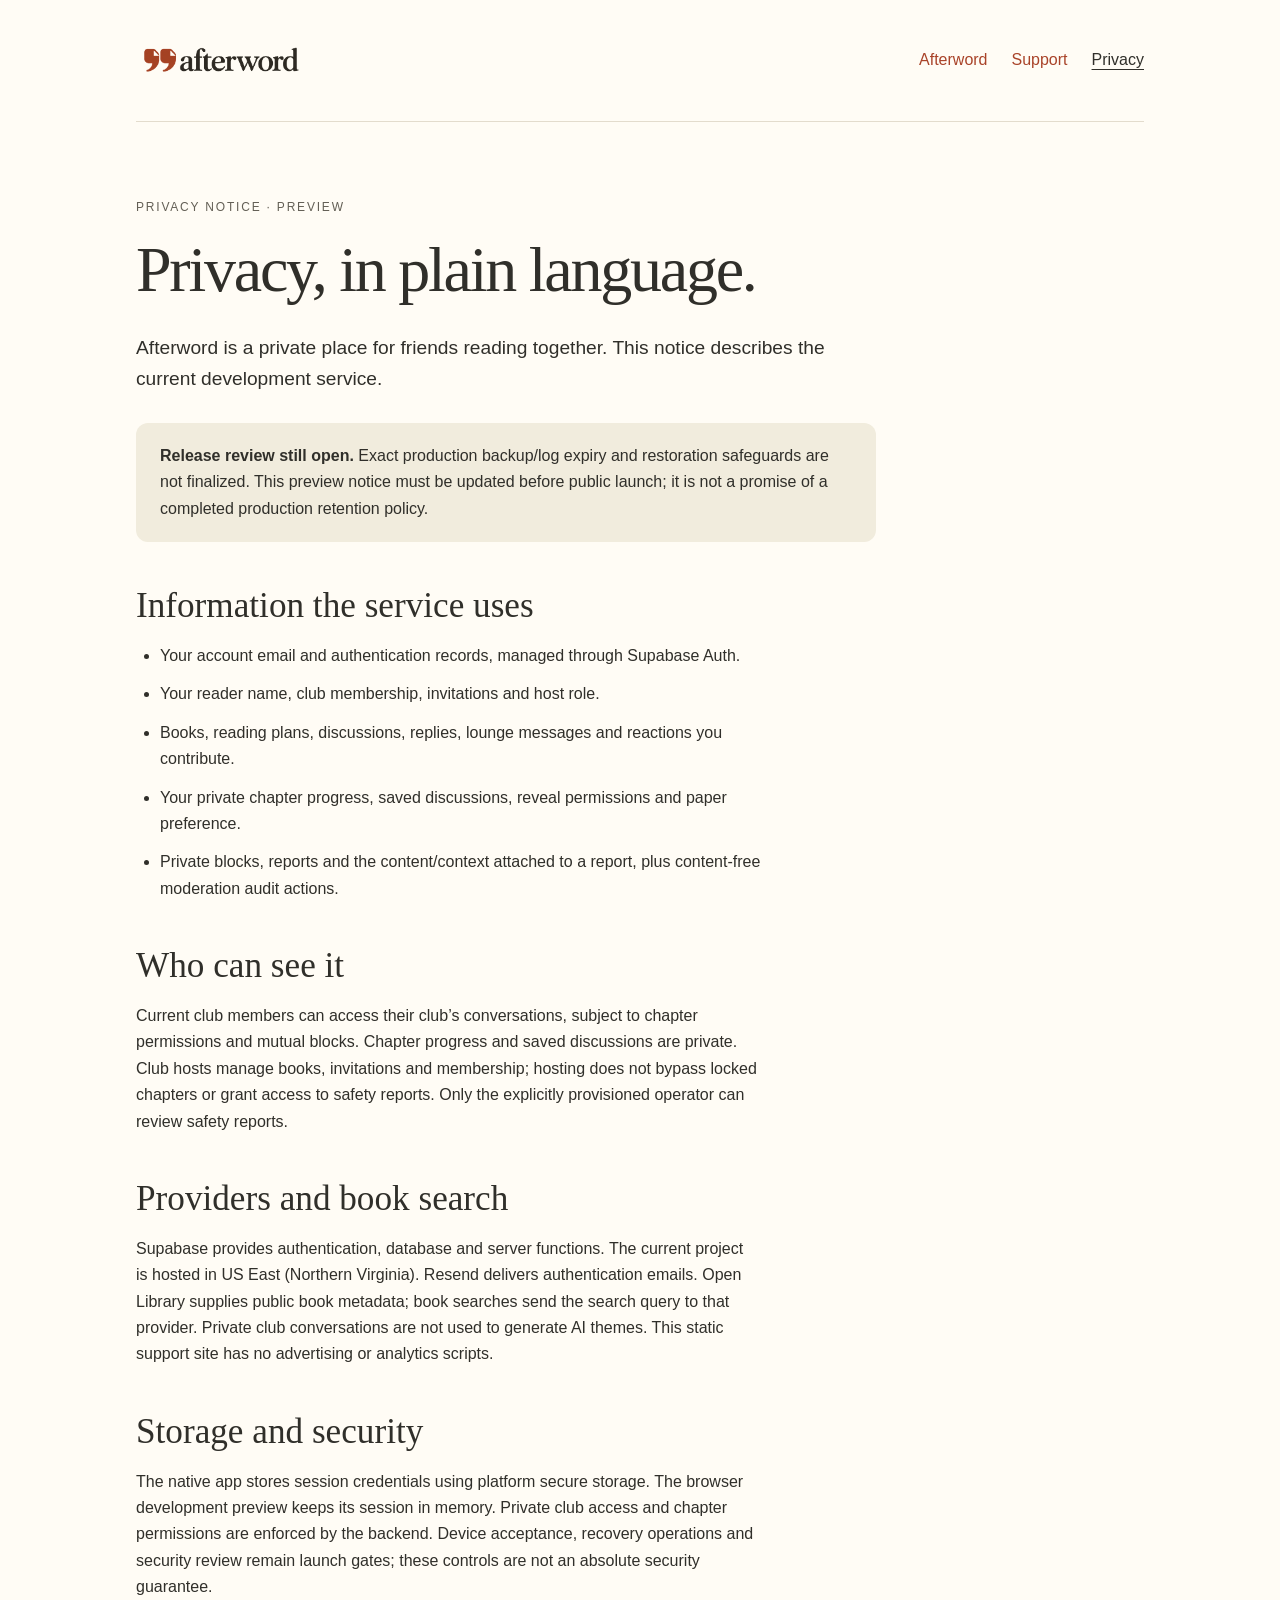
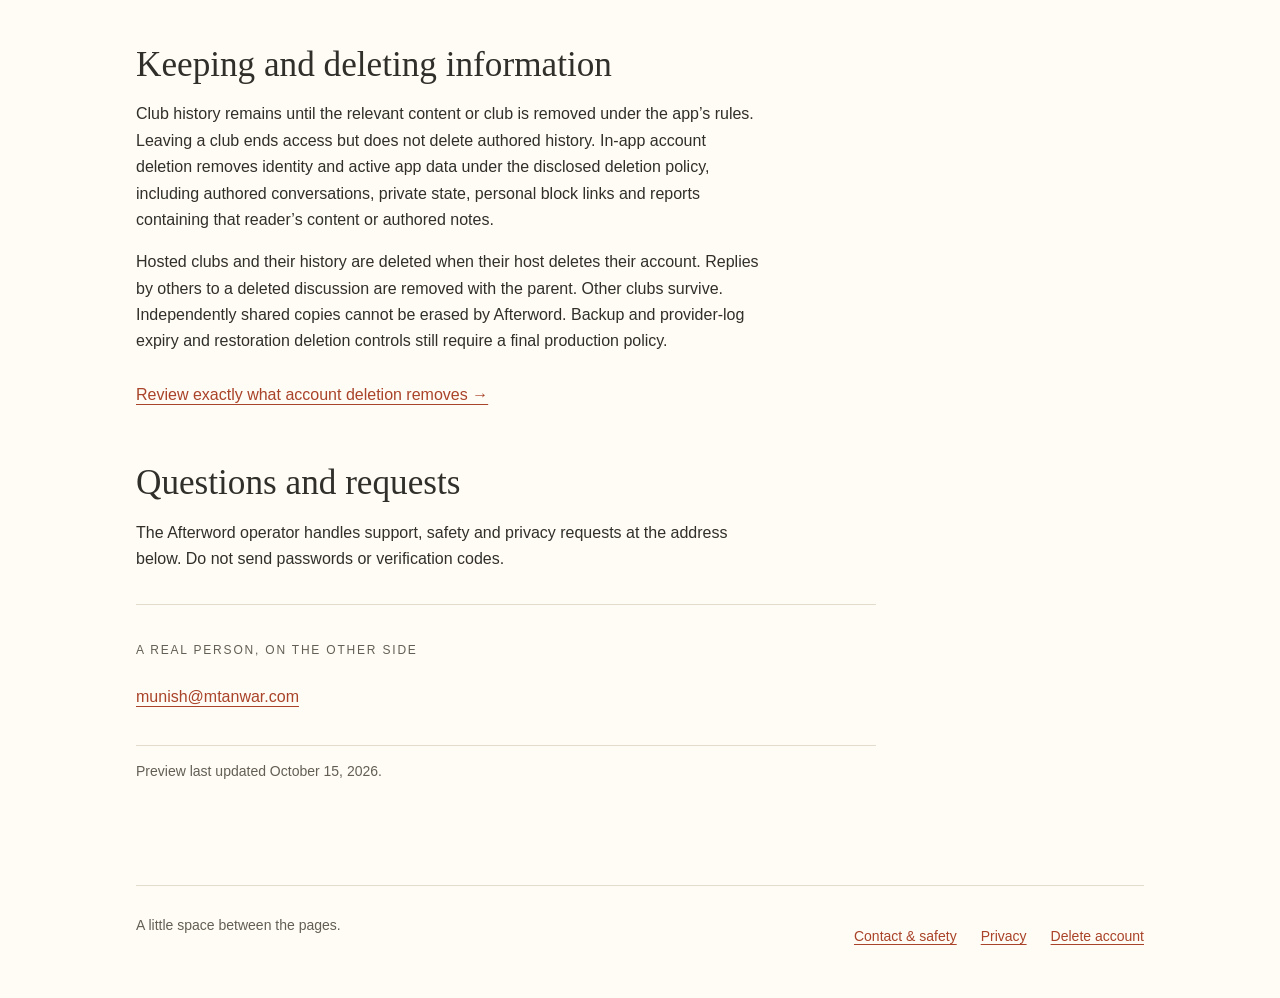
==== privacy/index.html @ 03db88f9 "Publish Afterword support site" ====
<!doctype html><html lang="en"><head><meta charset="utf-8"><meta name="viewport" content="width=device-width,initial-scale=1"><meta name="referrer" content="no-referrer"><meta http-equiv="Content-Security-Policy" content="default-src 'self'; img-src 'self'; style-src 'self'; script-src 'self'; base-uri 'none'; form-action 'none'"><meta name="robots" content="noindex,nofollow"><title>Privacy, in plain language. · Afterword</title><link rel="stylesheet" href="/style.css"></head><body><a class="skip" href="#main">Skip to content</a><div class="shell"><header><a class="brand" href="/" aria-label="Afterword home"><img src="/assets/afterword-logo.png" width="170" height="57" alt="Afterword"></a><nav aria-label="Main navigation"><a href="/" >Afterword</a><a href="/support/" >Support</a><a href="/privacy/" aria-current="page">Privacy</a></nav></header><main id="main" class="article"><p class="eyebrow">Privacy notice · Preview</p><h1>Privacy, in plain language.</h1><p class="lede">Afterword is a private place for friends reading together. This notice describes the current development service.</p><div class="note"><strong>Release review still open.</strong> Exact production backup/log expiry and restoration safeguards are not finalized. This preview notice must be updated before public launch; it is not a promise of a completed production retention policy.</div><h2>Information the service uses</h2><ul><li>Your account email and authentication records, managed through Supabase Auth.</li><li>Your reader name, club membership, invitations and host role.</li><li>Books, reading plans, discussions, replies, lounge messages and reactions you contribute.</li><li>Your private chapter progress, saved discussions, reveal permissions and paper preference.</li><li>Private blocks, reports and the content/context attached to a report, plus content-free moderation audit actions.</li></ul><h2>Who can see it</h2><p>Current club members can access their club’s conversations, subject to chapter permissions and mutual blocks. Chapter progress and saved discussions are private. Club hosts manage books, invitations and membership; hosting does not bypass locked chapters or grant access to safety reports. Only the explicitly provisioned operator can review safety reports.</p><h2>Providers and book search</h2><p>Supabase provides authentication, database and server functions. The current project is hosted in US East (Northern Virginia). Resend delivers authentication emails. Open Library supplies public book metadata; book searches send the search query to that provider. Private club conversations are not used to generate AI themes. This static support site has no advertising or analytics scripts.</p><h2>Storage and security</h2><p>The native app stores session credentials using platform secure storage. The browser development preview keeps its session in memory. Private club access and chapter permissions are enforced by the backend. Device acceptance, recovery operations and security review remain launch gates; these controls are not an absolute security guarantee.</p><h2>Keeping and deleting information</h2><p>Club history remains until the relevant content or club is removed under the app’s rules. Leaving a club ends access but does not delete authored history. In-app account deletion removes identity and active app data under the disclosed deletion policy, including authored conversations, private state, personal block links and reports containing that reader’s content or authored notes.</p><p>Hosted clubs and their history are deleted when their host deletes their account. Replies by others to a deleted discussion are removed with the parent. Other clubs survive. Independently shared copies cannot be erased by Afterword. Backup and provider-log expiry and restoration deletion controls still require a final production policy.</p><a class="back" href="/delete-account/">Review exactly what account deletion removes →</a><h2>Questions and requests</h2><p>The Afterword operator handles support, safety and privacy requests at the address below. Do not send passwords or verification codes.</p><div class="contact"><p class="eyebrow">A real person, on the other side</p><a href="mailto:munish@mtanwar.com">munish@mtanwar.com</a></div><p class="meta">Preview last updated October 15, 2026.</p></main><footer><span>A little space between the pages.</span><div class="footer-links"><a href="/support/">Contact & safety</a><a href="/privacy/">Privacy</a><a href="/delete-account/">Delete account</a></div></footer></div></body></html>
---- style.css ----
:root{color-scheme:light;--paper:#fffcf5;--ink:#302f2a;--rust:#a94329;--line:#e3dccd;--wheat:#f1ecdd;--quiet:#635f55}*{box-sizing:border-box}body{margin:0;background:var(--paper);color:var(--ink);font:1rem/1.65 -apple-system,BlinkMacSystemFont,"Segoe UI",sans-serif}a{color:var(--rust);text-underline-offset:.22em}a:hover{text-decoration-thickness:2px}a:focus-visible{outline:3px solid var(--rust);outline-offset:5px;border-radius:3px}.skip{position:absolute;left:1.5rem;top:-8rem;background:var(--paper);padding:.8rem}.skip:focus{top:1rem;z-index:10}.shell{max-width:1160px;margin:auto;padding:0 clamp(24px,6vw,76px)}header{display:flex;justify-content:space-between;align-items:center;gap:24px;flex-wrap:wrap;padding-block:32px;border-bottom:1px solid var(--line)}.brand{display:inline-flex;align-items:center;min-height:48px}.brand img{width:170px;height:auto;display:block}nav{display:flex;flex-wrap:wrap;gap:8px 24px}nav a{display:inline-flex;align-items:center;min-height:48px;text-decoration:none}nav a[aria-current=page]{color:var(--ink);text-decoration:underline}.draft{font-size:.875rem;line-height:1.6;padding:20px 0;border-bottom:1px solid var(--line);color:var(--quiet)}main{padding-block:64px 88px;min-height:60vh}h1,h2,h3{font-family:Georgia,"Times New Roman",serif;font-weight:400;line-height:1.16;text-wrap:balance}h1{font-size:clamp(2.4rem,6vw,5rem);letter-spacing:-.035em;margin:16px 0 24px;max-width:850px}h2{font-size:clamp(1.6rem,3vw,2.2rem);margin:44px 0 16px}h3{font-size:1.5rem}.eyebrow{font-size:.75rem;letter-spacing:.15em;text-transform:uppercase;color:var(--quiet)}.lede{font-size:1.2rem;max-width:620px;line-height:1.65}.hero{display:grid;grid-template-columns:1fr;gap:64px;align-items:center}
.hero-art{margin:48px 0 0}
.hero-art img{display:block;width:100%;height:auto;border-radius:24px}.hero h1{max-width:580px}.button{display:inline-flex;min-height:48px;align-items:center;justify-content:center;gap:8px;padding:12px 22px;border-radius:12px;background:var(--rust);color:var(--paper);text-decoration:none;font-weight:600;margin-top:16px}.quiet{background:transparent;color:var(--rust);padding-inline:0}.sample{background:#f1ecdd;border-radius:20px;padding:32px;position:relative;max-width:420px}.sample:before{content:"";position:absolute;right:0;top:0;width:24px;height:24px;border-bottom-left-radius:14px;background:var(--line)}.sample h2{margin:10px 0 20px}.sample blockquote{margin:24px 0 12px;padding:24px;background:var(--paper);border-radius:14px;font-size:1.1rem}.meta{font-size:.875rem;color:var(--quiet)}.principles{display:grid;grid-template-columns:repeat(3,1fr);gap:40px;margin-top:64px;border-top:1px solid var(--line);padding-top:16px}.principles h2{font-size:1.6rem;margin-top:24px}.article{max-width:740px}.article h1{font-size:clamp(2.4rem,6vw,4rem)}.article p,.article li{max-width:70ch}.article li{margin-block:12px}ul,ol{padding-left:24px}.contact{padding:24px 0;border-block:1px solid var(--line);margin-top:32px;overflow-wrap:anywhere}.back{display:inline-flex;min-height:48px;align-items:center}.note{padding:20px 24px;background:#f1ecdd;border-radius:12px;margin-block:28px}.note strong{font-weight:600}.hidden{display:none}footer{padding-block:28px 40px;border-top:1px solid var(--line);display:flex;flex-wrap:wrap;justify-content:space-between;gap:16px 36px;font-size:.875rem;color:var(--quiet)}footer a{display:inline-flex;min-height:44px;align-items:center}.footer-links{display:flex;flex-wrap:wrap;gap:24px}img{max-width:100%}@media(max-width:760px){.hero{grid-template-columns:1fr;gap:40px}.sample{max-width:none}.principles{grid-template-columns:1fr;gap:0}.principles section+section{border-top:1px solid var(--line)}main{padding-block:40px 64px}header{padding-block:20px;gap:12px}.brand img{width:150px}nav{gap:4px 20px}.sample{padding:24px}}@media(prefers-reduced-motion:reduce){*{scroll-behavior:auto!important}}

h1,h2{overflow-wrap:anywhere}.contact a{display:inline-flex;align-items:center;min-height:48px;max-width:100%;overflow-wrap:anywhere}

main,footer{overflow-wrap:anywhere;min-width:0}.back{max-width:100%;white-space:normal}
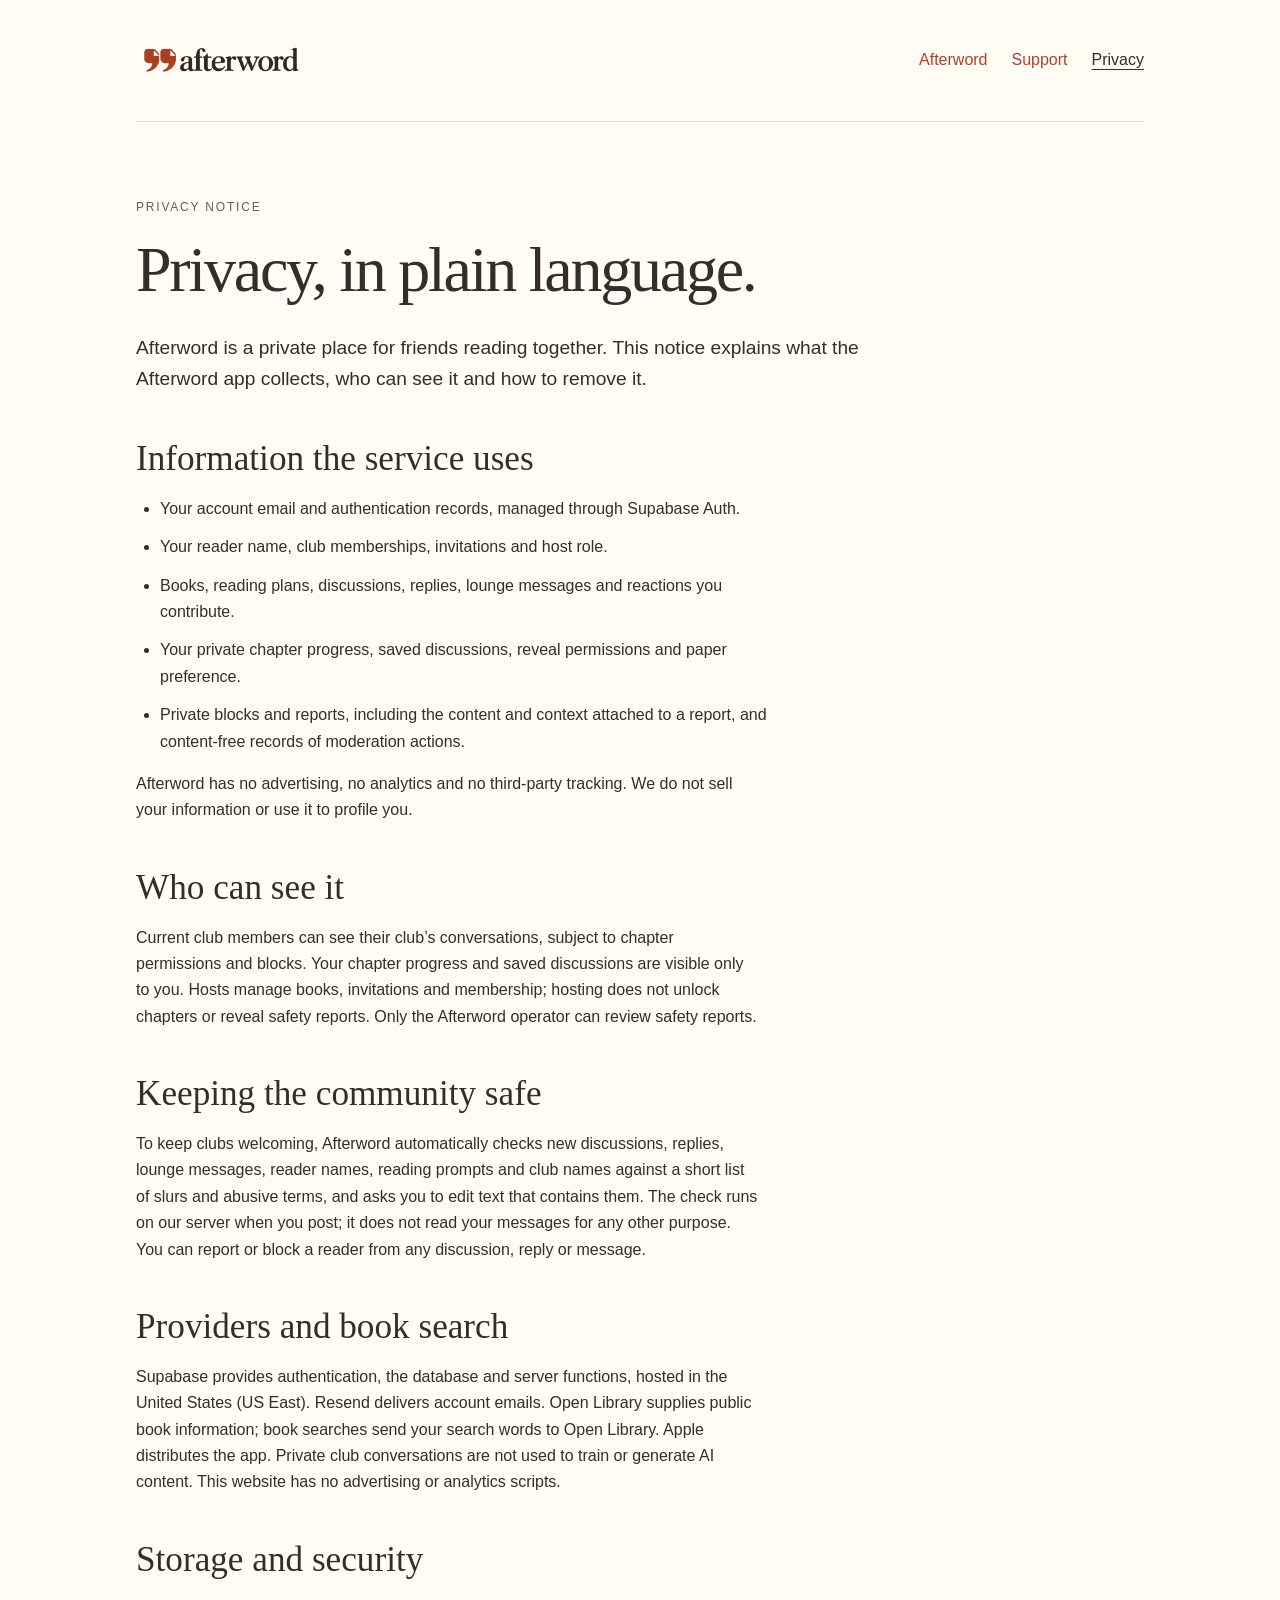
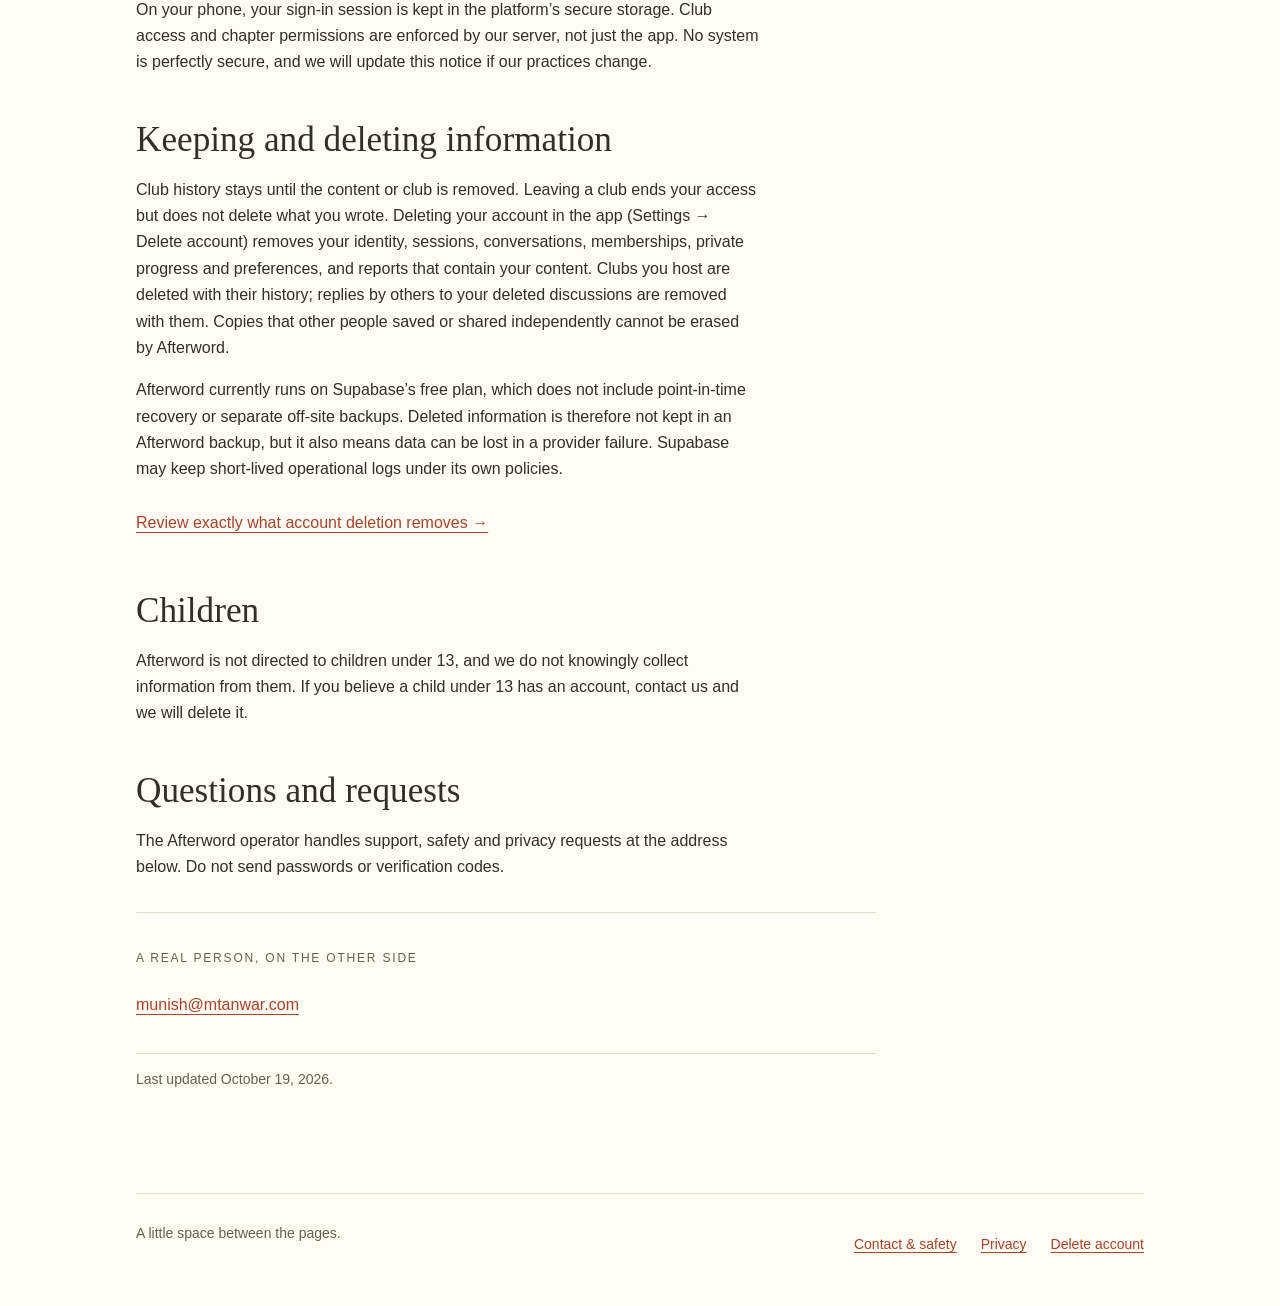
==== commit 125e70a2: "Update privacy notice and account deletion page" ====
--- a/privacy/index.html
+++ b/privacy/index.html
@@ -1 +1 @@
-<!doctype html><html lang="en"><head><meta charset="utf-8"><meta name="viewport" content="width=device-width,initial-scale=1"><meta name="referrer" content="no-referrer"><meta http-equiv="Content-Security-Policy" content="default-src 'self'; img-src 'self'; style-src 'self'; script-src 'self'; base-uri 'none'; form-action 'none'"><meta name="robots" content="noindex,nofollow"><title>Privacy, in plain language. · Afterword</title><link rel="stylesheet" href="/style.css"></head><body><a class="skip" href="#main">Skip to content</a><div class="shell"><header><a class="brand" href="/" aria-label="Afterword home"><img src="/assets/afterword-logo.png" width="170" height="57" alt="Afterword"></a><nav aria-label="Main navigation"><a href="/" >Afterword</a><a href="/support/" >Support</a><a href="/privacy/" aria-current="page">Privacy</a></nav></header><main id="main" class="article"><p class="eyebrow">Privacy notice · Preview</p><h1>Privacy, in plain language.</h1><p class="lede">Afterword is a private place for friends reading together. This notice describes the current development service.</p><div class="note"><strong>Release review still open.</strong> Exact production backup/log expiry and restoration safeguards are not finalized. This preview notice must be updated before public launch; it is not a promise of a completed production retention policy.</div><h2>Information the service uses</h2><ul><li>Your account email and authentication records, managed through Supabase Auth.</li><li>Your reader name, club membership, invitations and host role.</li><li>Books, reading plans, discussions, replies, lounge messages and reactions you contribute.</li><li>Your private chapter progress, saved discussions, reveal permissions and paper preference.</li><li>Private blocks, reports and the content/context attached to a report, plus content-free moderation audit actions.</li></ul><h2>Who can see it</h2><p>Current club members can access their club’s conversations, subject to chapter permissions and mutual blocks. Chapter progress and saved discussions are private. Club hosts manage books, invitations and membership; hosting does not bypass locked chapters or grant access to safety reports. Only the explicitly provisioned operator can review safety reports.</p><h2>Providers and book search</h2><p>Supabase provides authentication, database and server functions. The current project is hosted in US East (Northern Virginia). Resend delivers authentication emails. Open Library supplies public book metadata; book searches send the search query to that provider. Private club conversations are not used to generate AI themes. This static support site has no advertising or analytics scripts.</p><h2>Storage and security</h2><p>The native app stores session credentials using platform secure storage. The browser development preview keeps its session in memory. Private club access and chapter permissions are enforced by the backend. Device acceptance, recovery operations and security review remain launch gates; these controls are not an absolute security guarantee.</p><h2>Keeping and deleting information</h2><p>Club history remains until the relevant content or club is removed under the app’s rules. Leaving a club ends access but does not delete authored history. In-app account deletion removes identity and active app data under the disclosed deletion policy, including authored conversations, private state, personal block links and reports containing that reader’s content or authored notes.</p><p>Hosted clubs and their history are deleted when their host deletes their account. Replies by others to a deleted discussion are removed with the parent. Other clubs survive. Independently shared copies cannot be erased by Afterword. Backup and provider-log expiry and restoration deletion controls still require a final production policy.</p><a class="back" href="/delete-account/">Review exactly what account deletion removes →</a><h2>Questions and requests</h2><p>The Afterword operator handles support, safety and privacy requests at the address below. Do not send passwords or verification codes.</p><div class="contact"><p class="eyebrow">A real person, on the other side</p><a href="mailto:munish@mtanwar.com">munish@mtanwar.com</a></div><p class="meta">Preview last updated October 15, 2026.</p></main><footer><span>A little space between the pages.</span><div class="footer-links"><a href="/support/">Contact & safety</a><a href="/privacy/">Privacy</a><a href="/delete-account/">Delete account</a></div></footer></div></body></html>+<!doctype html><html lang="en"><head><meta charset="utf-8"><meta name="viewport" content="width=device-width,initial-scale=1"><meta name="referrer" content="no-referrer"><meta http-equiv="Content-Security-Policy" content="default-src 'self'; img-src 'self'; style-src 'self'; script-src 'self'; base-uri 'none'; form-action 'none'"><meta name="robots" content="noindex,nofollow"><title>Privacy, in plain language. · Afterword</title><link rel="stylesheet" href="/style.css"></head><body><a class="skip" href="#main">Skip to content</a><div class="shell"><header><a class="brand" href="/" aria-label="Afterword home"><img src="/assets/afterword-logo.png" width="170" height="57" alt="Afterword"></a><nav aria-label="Main navigation"><a href="/" >Afterword</a><a href="/support/" >Support</a><a href="/privacy/" aria-current="page">Privacy</a></nav></header><main id="main" class="article"><p class="eyebrow">Privacy notice</p><h1>Privacy, in plain language.</h1><p class="lede">Afterword is a private place for friends reading together. This notice explains what the Afterword app collects, who can see it and how to remove it.</p><h2>Information the service uses</h2><ul><li>Your account email and authentication records, managed through Supabase Auth.</li><li>Your reader name, club memberships, invitations and host role.</li><li>Books, reading plans, discussions, replies, lounge messages and reactions you contribute.</li><li>Your private chapter progress, saved discussions, reveal permissions and paper preference.</li><li>Private blocks and reports, including the content and context attached to a report, and content-free records of moderation actions.</li></ul><p>Afterword has no advertising, no analytics and no third-party tracking. We do not sell your information or use it to profile you.</p><h2>Who can see it</h2><p>Current club members can see their club’s conversations, subject to chapter permissions and blocks. Your chapter progress and saved discussions are visible only to you. Hosts manage books, invitations and membership; hosting does not unlock chapters or reveal safety reports. Only the Afterword operator can review safety reports.</p><h2>Keeping the community safe</h2><p>To keep clubs welcoming, Afterword automatically checks new discussions, replies, lounge messages, reader names, reading prompts and club names against a short list of slurs and abusive terms, and asks you to edit text that contains them. The check runs on our server when you post; it does not read your messages for any other purpose. You can report or block a reader from any discussion, reply or message.</p><h2>Providers and book search</h2><p>Supabase provides authentication, the database and server functions, hosted in the United States (US East). Resend delivers account emails. Open Library supplies public book information; book searches send your search words to Open Library. Apple distributes the app. Private club conversations are not used to train or generate AI content. This website has no advertising or analytics scripts.</p><h2>Storage and security</h2><p>On your phone, your sign-in session is kept in the platform’s secure storage. Club access and chapter permissions are enforced by our server, not just the app. No system is perfectly secure, and we will update this notice if our practices change.</p><h2>Keeping and deleting information</h2><p>Club history stays until the content or club is removed. Leaving a club ends your access but does not delete what you wrote. Deleting your account in the app (Settings → Delete account) removes your identity, sessions, conversations, memberships, private progress and preferences, and reports that contain your content. Clubs you host are deleted with their history; replies by others to your deleted discussions are removed with them. Copies that other people saved or shared independently cannot be erased by Afterword.</p><p>Afterword currently runs on Supabase’s free plan, which does not include point-in-time recovery or separate off-site backups. Deleted information is therefore not kept in an Afterword backup, but it also means data can be lost in a provider failure. Supabase may keep short-lived operational logs under its own policies.</p><a class="back" href="/delete-account/">Review exactly what account deletion removes →</a><h2>Children</h2><p>Afterword is not directed to children under 13, and we do not knowingly collect information from them. If you believe a child under 13 has an account, contact us and we will delete it.</p><h2>Questions and requests</h2><p>The Afterword operator handles support, safety and privacy requests at the address below. Do not send passwords or verification codes.</p><div class="contact"><p class="eyebrow">A real person, on the other side</p><a href="mailto:munish@mtanwar.com">munish@mtanwar.com</a></div><p class="meta">Last updated October 19, 2026.</p></main><footer><span>A little space between the pages.</span><div class="footer-links"><a href="/support/">Contact & safety</a><a href="/privacy/">Privacy</a><a href="/delete-account/">Delete account</a></div></footer></div></body></html>
